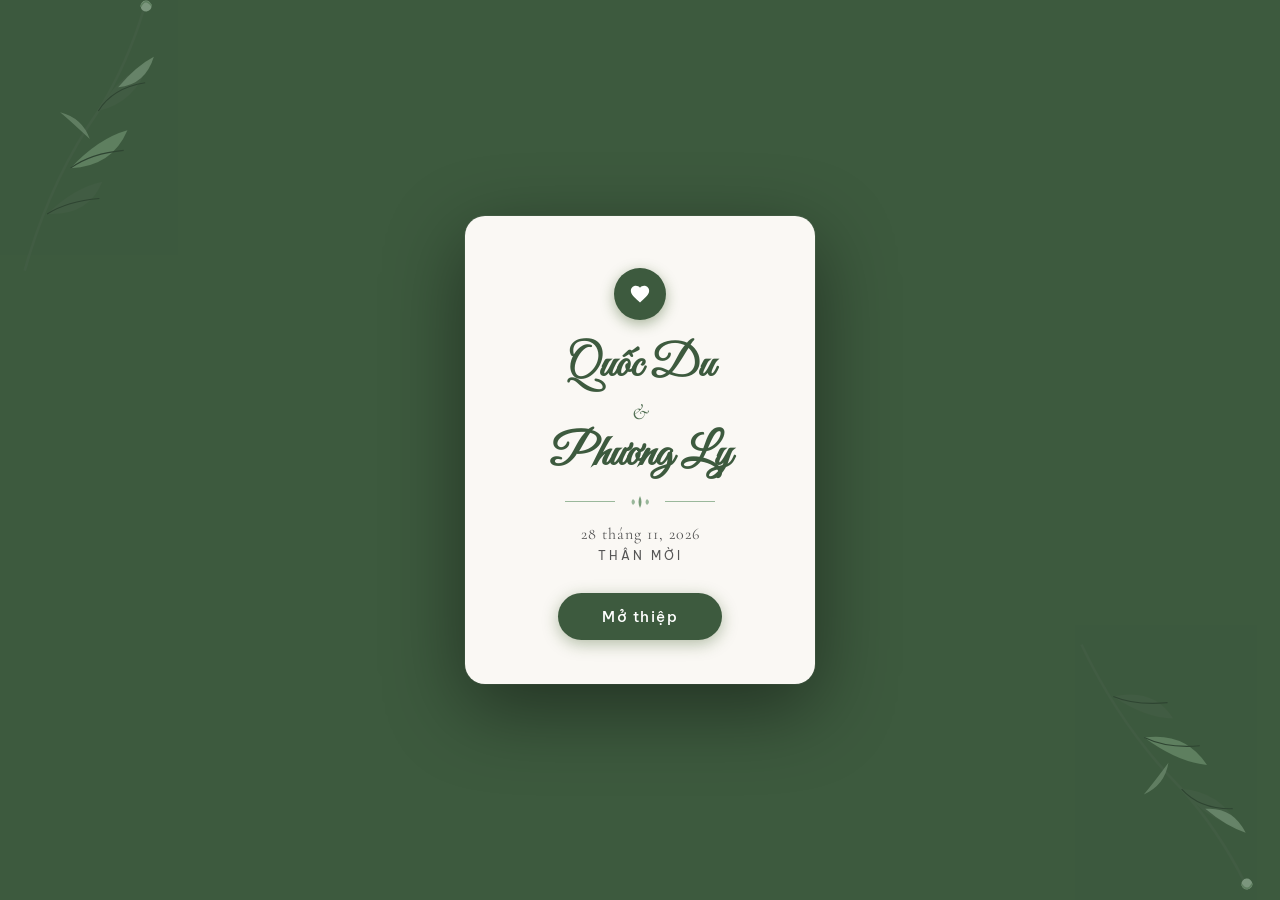
==== index.html @ e38a4d0e "🎊 Thiệp cưới Quốc Du & Phương Ly - 28/11/2026" ====
<!DOCTYPE html>
<html lang="vi">
<head>
  <meta charset="UTF-8"/>
  <meta name="viewport" content="width=device-width, initial-scale=1.0"/>
  <title>Thiệp Cưới – Quốc Du &amp; Phương Ly</title>
  <link rel="stylesheet" href="style.css"/>
  <link href="https://fonts.googleapis.com/css2?family=Great+Vibes&family=Cormorant+Garamond:ital,wght@0,300;0,400;0,600;1,300;1,400;1,600&family=EB+Garamond:ital,wght@0,400;0,500;1,400&family=Be+Vietnam+Pro:wght@300;400;500;600&display=swap" rel="stylesheet"/>
</head>
<body>

<!-- ░░ CANVAS HOA RƠI ░░ -->
<canvas id="petal-canvas"></canvas>

<!-- ░░ AUDIO ░░ -->
<audio id="bg-music" src="theme_song.mp3" loop preload="auto"></audio>

<!-- ══════════════════════════════════════════
     COVER – Màn hình bìa
══════════════════════════════════════════ -->
<div id="cover" class="cover-screen">
  <!-- Hoa lá trang trí bìa -->
  <div class="cover-botanical cover-botanical--tl">
    <svg viewBox="0 0 220 280" fill="none" xmlns="http://www.w3.org/2000/svg">
      <g opacity="0.55">
        <!-- Cành lá lớn -->
        <path d="M30 260 Q60 180 110 120 Q140 80 160 30" stroke="#465f47" stroke-width="2.5" fill="none"/>
        <!-- Lá 1 -->
        <path d="M110 120 Q130 90 160 80 Q145 115 110 120Z" fill="#465f47"/>
        <path d="M110 120 Q125 100 155 98" stroke="#243528" stroke-width="1" fill="none"/>
        <!-- Lá 2 -->
        <path d="M80 170 Q108 145 135 140 Q118 172 80 170Z" fill="#7a9e7b"/>
        <path d="M80 170 Q100 158 130 158" stroke="#243528" stroke-width="1" fill="none"/>
        <!-- Lá 3 -->
        <path d="M55 210 Q82 188 108 185 Q93 215 55 210Z" fill="#465f47"/>
        <path d="M55 210 Q74 200 104 200" stroke="#243528" stroke-width="1" fill="none"/>
        <!-- Lá nhỏ -->
        <path d="M130 100 Q148 82 165 75 Q155 100 130 100Z" fill="#9ab89b" opacity="0.8"/>
        <path d="M100 145 Q85 128 75 118 Q95 125 100 145Z" fill="#9ab89b" opacity="0.7"/>
        <!-- Nụ hoa -->
        <circle cx="162" cy="28" r="5" fill="#bdd4be" opacity="0.9"/>
        <path d="M157 28 Q162 20 167 28" stroke="#7a9e7b" stroke-width="1.5" fill="none"/>
      </g>
    </svg>
  </div>
  <div class="cover-botanical cover-botanical--br">
    <svg viewBox="0 0 220 280" fill="none" xmlns="http://www.w3.org/2000/svg">
      <g opacity="0.55" transform="scale(-1,1) translate(-220,0)">
        <path d="M30 260 Q60 180 110 120 Q140 80 160 30" stroke="#465f47" stroke-width="2.5" fill="none"/>
        <path d="M110 120 Q130 90 160 80 Q145 115 110 120Z" fill="#465f47"/>
        <path d="M110 120 Q125 100 155 98" stroke="#243528" stroke-width="1" fill="none"/>
        <path d="M80 170 Q108 145 135 140 Q118 172 80 170Z" fill="#7a9e7b"/>
        <path d="M80 170 Q100 158 130 158" stroke="#243528" stroke-width="1" fill="none"/>
        <path d="M55 210 Q82 188 108 185 Q93 215 55 210Z" fill="#465f47"/>
        <path d="M55 210 Q74 200 104 200" stroke="#243528" stroke-width="1" fill="none"/>
        <path d="M130 100 Q148 82 165 75 Q155 100 130 100Z" fill="#9ab89b" opacity="0.8"/>
        <path d="M100 145 Q85 128 75 118 Q95 125 100 145Z" fill="#9ab89b" opacity="0.7"/>
        <circle cx="162" cy="28" r="5" fill="#bdd4be" opacity="0.9"/>
        <path d="M157 28 Q162 20 167 28" stroke="#7a9e7b" stroke-width="1.5" fill="none"/>
      </g>
    </svg>
  </div>

  <div class="cover-card">
    <div class="cover-heart">
      <svg viewBox="0 0 24 24" fill="white" width="22" height="22"><path d="M12 21.35l-1.45-1.32C5.4 15.36 2 12.28 2 8.5 2 5.42 4.42 3 7.5 3c1.74 0 3.41.81 4.5 2.09C13.09 3.81 14.76 3 16.5 3 19.58 3 22 5.42 22 8.5c0 3.78-3.4 6.86-8.55 11.54L12 21.35z"/></svg>
    </div>
    <h1 class="cover-name">Quốc Du</h1>
    <p class="cover-amp">&amp;</p>
    <h1 class="cover-name">Phương Ly</h1>
    <div class="cover-divider">
      <span class="cover-divider-line"></span>
      <svg viewBox="0 0 30 16" width="30" height="16"><path d="M15 2 Q18 8 15 14 Q12 8 15 2Z" fill="#7a9e7b"/><path d="M8 5 Q12 8 8 11 Q5 8 8 5Z" fill="#9ab89b"/><path d="M22 5 Q26 8 22 11 Q19 8 22 5Z" fill="#9ab89b"/></svg>
      <span class="cover-divider-line"></span>
    </div>
    <p class="cover-date">28 tháng 11, 2026</p>
    <p class="cover-invite-label">Thân Mời</p>
    <button class="btn-open" onclick="openInvitation()">Mở thiệp</button>
  </div>
</div>

<!-- ══════════════════════════════════════════
     MAIN CONTENT
══════════════════════════════════════════ -->
<main id="main-content" class="hidden">

  <!-- ── SECTION 1: Giới thiệu cô dâu & chú rể ── -->
  <section class="section section--intro reveal">
    <div class="botanical-corner botanical-corner--tl">
      <svg viewBox="0 0 200 240" fill="none" xmlns="http://www.w3.org/2000/svg" width="200" height="240">
        <g opacity="0.6">
          <path d="M20 230 Q50 160 100 100 Q130 60 155 15" stroke="#3d5a3e" stroke-width="2" fill="none"/>
          <path d="M100 100 Q125 72 155 62 Q138 98 100 100Z" fill="#3d5a3e"/>
          <path d="M100 100 Q118 84 148 82" stroke="#243528" stroke-width="1" fill="none"/>
          <path d="M68 148 Q96 122 124 118 Q106 150 68 148Z" fill="#7a9e7b"/>
          <path d="M68 148 Q88 136 118 136" stroke="#243528" stroke-width="1" fill="none"/>
          <path d="M42 188 Q70 165 98 162 Q82 192 42 188Z" fill="#3d5a3e"/>
          <path d="M42 188 Q62 178 92 178" stroke="#243528" stroke-width="1" fill="none"/>
          <path d="M120 72 Q140 52 162 45 Q150 72 120 72Z" fill="#9ab89b" opacity="0.85"/>
          <circle cx="156" cy="13" r="4.5" fill="#bdd4be"/>
          <path d="M152 13 Q156 6 160 13" stroke="#7a9e7b" stroke-width="1.5" fill="none"/>
          <path d="M80 128 Q65 112 54 102 Q74 108 80 128Z" fill="#9ab89b" opacity="0.75"/>
        </g>
      </svg>
    </div>
    <div class="botanical-corner botanical-corner--br">
      <svg viewBox="0 0 200 240" fill="none" xmlns="http://www.w3.org/2000/svg" width="200" height="240">
        <g opacity="0.6" transform="scale(-1,-1) translate(-200,-240)">
          <path d="M20 230 Q50 160 100 100 Q130 60 155 15" stroke="#3d5a3e" stroke-width="2" fill="none"/>
          <path d="M100 100 Q125 72 155 62 Q138 98 100 100Z" fill="#3d5a3e"/>
          <path d="M68 148 Q96 122 124 118 Q106 150 68 148Z" fill="#7a9e7b"/>
          <path d="M42 188 Q70 165 98 162 Q82 192 42 188Z" fill="#3d5a3e"/>
          <path d="M120 72 Q140 52 162 45 Q150 72 120 72Z" fill="#9ab89b" opacity="0.85"/>
          <circle cx="156" cy="13" r="4.5" fill="#bdd4be"/>
        </g>
      </svg>
    </div>
    <p class="intro-headline">TRÂN TRỌNG KÍNH MỜI QUÝ KHÁCH<br/>ĐẾN THAM DỰ TIỆC CƯỚI</p>
    <div class="couple-photos">
      <div class="couple-photo-item couple-photo-item--groom">
        <div class="photo-frame photo-frame--tilt-right">
          <img src="assets/chu_re.JPG" alt="Chú rể Quốc Du"/>
        </div>
        <p class="couple-label">Quốc<br/>Du</p>
      </div>
      <div class="couple-photo-item couple-photo-item--bride">
        <p class="couple-label">Phương<br/>Ly</p>
        <div class="photo-frame photo-frame--tilt-left">
          <img src="assets/co_dau.jpeg" alt="Cô dâu Phương Ly"/>
        </div>
      </div>
    </div>
  </section>

  <!-- ── SECTION 2: Album ảnh ── -->
  <section class="section section--album reveal">
    <h2 class="section-title">ALBUM ẢNH</h2>
    <div class="album-grid" id="album-grid">
      <!-- Mỗi ảnh đều click được để mở lightbox -->
      <div class="album-item album-item--wide" onclick="openGallery(0)">
        <img src="assets/IMG_5993.JPG" alt=""/>
      </div>
      <div class="album-item" onclick="openGallery(1)">
        <img src="assets/co_dau.jpeg" alt=""/>
      </div>
      <div class="album-item album-item--wide" onclick="openGallery(2)">
        <img src="assets/IMG_6016.JPG" alt=""/>
      </div>
      <div class="album-item" onclick="openGallery(3)">
        <img src="assets/IMG_5974.JPG" alt=""/>
      </div>
      <div class="album-item" onclick="openGallery(4)">
        <img src="assets/IMG_5928.JPG" alt=""/>
      </div>
      <div class="album-item album-item--more" onclick="openGallery(5)">
        <img src="assets/IMG_5914.JPG" alt=""/>
        <div class="album-more-overlay"><span>+11</span></div>
      </div>
    </div>
  </section>

  <!-- ── SECTION 3: Thông tin lễ cưới (dark green) ── -->
  <section class="section section--info reveal">
    <!-- Hoa lá dark section -->
    <div class="botanical-dark botanical-dark--tl">
      <svg viewBox="0 0 180 220" fill="none" xmlns="http://www.w3.org/2000/svg" width="180" height="220">
        <g opacity="0.4">
          <path d="M18 210 Q45 145 90 90 Q118 52 142 12" stroke="#7a9e7b" stroke-width="2" fill="none"/>
          <path d="M90 90 Q112 65 140 56 Q124 90 90 90Z" fill="#7a9e7b"/>
          <path d="M62 135 Q88 112 114 108 Q97 138 62 135Z" fill="#465f47"/>
          <path d="M38 172 Q64 150 90 148 Q74 178 38 172Z" fill="#7a9e7b"/>
          <path d="M112 65 Q130 46 150 40 Q138 65 112 65Z" fill="#9ab89b" opacity="0.7"/>
          <circle cx="143" cy="10" r="4" fill="#bdd4be" opacity="0.8"/>
        </g>
      </svg>
    </div>
    <div class="botanical-dark botanical-dark--br">
      <svg viewBox="0 0 180 220" fill="none" xmlns="http://www.w3.org/2000/svg" width="180" height="220">
        <g opacity="0.4" transform="scale(-1,-1) translate(-180,-220)">
          <path d="M18 210 Q45 145 90 90 Q118 52 142 12" stroke="#7a9e7b" stroke-width="2" fill="none"/>
          <path d="M90 90 Q112 65 140 56 Q124 90 90 90Z" fill="#7a9e7b"/>
          <path d="M62 135 Q88 112 114 108 Q97 138 62 135Z" fill="#465f47"/>
          <path d="M38 172 Q64 150 90 148 Q74 178 38 172Z" fill="#7a9e7b"/>
          <path d="M112 65 Q130 46 150 40 Q138 65 112 65Z" fill="#9ab89b" opacity="0.7"/>
          <circle cx="143" cy="10" r="4" fill="#bdd4be" opacity="0.8"/>
        </g>
      </svg>
    </div>

    <p class="info-subtitle">TRÂN TRỌNG BÁO TIN</p>
    <p class="info-subtitle">LỄ THÀNH HÔN CỦA CON CHÚNG TÔI</p>

    <h2 class="info-groom-name">Quốc Du</h2>
    <p class="info-amp">&amp;</p>
    <h2 class="info-bride-name">Phương Ly</h2>

    <div class="info-ornament">
      <svg viewBox="0 0 200 20" width="200" height="20">
        <line x1="0" y1="10" x2="70" y2="10" stroke="rgba(255,255,255,0.35)" stroke-width="1"/>
        <path d="M85 10 Q100 2 115 10 Q100 18 85 10Z" fill="rgba(255,255,255,0.4)"/>
        <line x1="130" y1="10" x2="200" y2="10" stroke="rgba(255,255,255,0.35)" stroke-width="1"/>
      </svg>
    </div>

    <p class="info-section-label">THÔNG TIN TIỆC CƯỚI</p>
    <p class="info-will-be">TIỆC CƯỚI SẼ DIỄN RA VÀO LÚC:</p>

    <div class="info-time">17:00</div>
    <div class="info-date-row">
      <div class="info-date-col"><span class="info-day-label">THỨ BẢY</span></div>
      <div class="info-date-sep">|</div>
      <div class="info-date-col"><span class="info-day-number">28</span></div>
      <div class="info-date-sep">|</div>
      <div class="info-date-col"><span class="info-day-label">THÁNG 11</span></div>
    </div>
    <div class="info-year">2026</div>
    <p class="info-lunar">(Tức ngày 20 Tháng 10 Năm Bính Ngọ)</p>

    <div class="info-schedule">
      <div class="info-schedule-item">
        <span class="schedule-label">ĐÓN KHÁCH</span>
        <span class="schedule-time">16:30</span>
      </div>
      <div class="info-schedule-divider"></div>
      <div class="info-schedule-item">
        <span class="schedule-label">KHAI TIỆC</span>
        <span class="schedule-time">17:00</span>
      </div>
    </div>

    <!-- Countdown -->
    <div class="countdown-section">
      <p class="countdown-label">Cùng đếm ngược</p>
      <div class="countdown-boxes" id="countdown">
        <div class="cd-box"><span id="cd-days">--</span><small>ngày</small></div>
        <div class="cd-box"><span id="cd-hours">--</span><small>giờ</small></div>
        <div class="cd-box"><span id="cd-minutes">--</span><small>phút</small></div>
        <div class="cd-box"><span id="cd-seconds">--</span><small>giây</small></div>
      </div>
    </div>

    <!-- Lịch -->
    <div class="calendar-box">
      <div class="calendar-header">Tháng 11 / 2026</div>
      <div class="calendar-grid" id="calendar-grid"></div>
    </div>

    <a class="add-to-calendar" href="https://calendar.google.com/calendar/render?action=TEMPLATE&text=Đám+cưới+Quốc+Du+%26+Phương+Ly&dates=20261128T100000Z/20261128T140000Z&details=Tiệc+cưới&location=TP.HCM" target="_blank">Thêm vào lịch</a>

    <button class="btn-confirm" onclick="scrollToRSVP()">XÁC NHẬN THAM DỰ</button>
  </section>

  <!-- ── SECTION 4: Địa điểm + Bản đồ ── -->
  <section class="section section--venue reveal">
    <div class="botanical-corner botanical-corner--tl" style="opacity:0.45">
      <svg viewBox="0 0 160 200" width="160" height="200">
        <g fill="none">
          <path d="M15 190 Q40 130 80 80 Q105 48 125 10" stroke="#3d5a3e" stroke-width="2" fill="none"/>
          <path d="M80 80 Q100 58 125 50 Q110 80 80 80Z" fill="#3d5a3e"/>
          <path d="M55 120 Q78 98 102 94 Q87 122 55 120Z" fill="#7a9e7b"/>
          <path d="M32 158 Q55 138 78 135 Q64 162 32 158Z" fill="#3d5a3e"/>
          <path d="M100 58 Q116 40 132 35 Q122 58 100 58Z" fill="#9ab89b" opacity="0.8"/>
          <circle cx="126" cy="8" r="3.5" fill="#bdd4be"/>
        </g>
      </svg>
    </div>
    <h2 class="section-title">TIỆC CƯỚI SẼ TỔ CHỨC TẠI</h2>
    <p class="venue-subtitle">Nhà hàng Thiên Trang</p>
    <div class="venue-map-wrap">
      <iframe
        class="venue-map"
        loading="lazy"
        allowfullscreen
        referrerpolicy="no-referrer-when-downgrade"
        src="https://www.google.com/maps/embed?pb=!1m18!1m12!1m3!1d3719.3!2d107.3398!3d21.0167!2m3!1f0!2f0!3f0!3m2!1i1024!2i768!4f13.1!3m3!1m2!1s0x314b5c8b2e1c0001%3A0x1234567890abcdef!2zTmjDoCBoYW5nIFRoacOqbiBUcmFuZywgQ+G6qW0gUGjhuqU!5e0!3m2!1svi!2svn!4v1694600000000!5m2!1svi!2svn"
        title="Nhà hàng Thiên Trang, Cẩm Phả">
      </iframe>
    </div>
    <a class="btn-directions"
       href="https://www.google.com/maps/search/Nhà+hàng+Thiên+Trang+Cẩm+Phả+Quảng+Ninh"
       target="_blank" rel="noopener">
      <svg viewBox="0 0 24 24" width="16" height="16" fill="currentColor" style="vertical-align:middle;margin-right:6px"><path d="M21.71 11.29l-9-9a1 1 0 00-1.42 0l-9 9a1 1 0 000 1.42l9 9a1 1 0 001.42 0l9-9a1 1 0 000-1.42zM14 14.5V12h-4v3H8v-4a1 1 0 011-1h5V7.5l3.5 3.5-3.5 3.5z"/></svg>
      Chỉ đường
    </a>
  </section>

  <!-- ── SECTION 5: Chương trình hôn lễ ── -->
  <section class="section section--program reveal">
    <div class="botanical-corner botanical-corner--tl" style="opacity:0.38">
      <svg viewBox="0 0 160 200" width="160" height="200">
        <g fill="none">
          <path d="M15 190 Q40 130 80 80 Q105 48 125 10" stroke="#3d5a3e" stroke-width="2" fill="none"/>
          <path d="M80 80 Q100 58 125 50 Q110 80 80 80Z" fill="#3d5a3e"/>
          <path d="M55 120 Q78 98 102 94 Q87 122 55 120Z" fill="#7a9e7b"/>
          <path d="M32 158 Q55 138 78 135 Q64 162 32 158Z" fill="#3d5a3e"/>
          <circle cx="126" cy="8" r="3.5" fill="#bdd4be"/>
        </g>
      </svg>
    </div>
    <div class="botanical-corner botanical-corner--br" style="opacity:0.38">
      <svg viewBox="0 0 160 200" width="160" height="200">
        <g fill="none" transform="scale(-1,-1) translate(-160,-200)">
          <path d="M15 190 Q40 130 80 80 Q105 48 125 10" stroke="#3d5a3e" stroke-width="2" fill="none"/>
          <path d="M80 80 Q100 58 125 50 Q110 80 80 80Z" fill="#3d5a3e"/>
          <path d="M55 120 Q78 98 102 94 Q87 122 55 120Z" fill="#7a9e7b"/>
          <path d="M32 158 Q55 138 78 135 Q64 162 32 158Z" fill="#3d5a3e"/>
          <circle cx="126" cy="8" r="3.5" fill="#bdd4be"/>
        </g>
      </svg>
    </div>
    <h2 class="section-title">CHƯƠNG TRÌNH HÔN LỄ</h2>
    <div class="program-timeline">
      <div class="timeline-item">
        <span class="tl-time">16:30</span>
        <div class="tl-dot"></div>
        <span class="tl-event">Đón khách</span>
      </div>
      <div class="timeline-item">
        <span class="tl-time">17:00</span>
        <div class="tl-dot"></div>
        <span class="tl-event">Khai tiệc</span>
      </div>
      <div class="timeline-item">
        <span class="tl-time">17:30</span>
        <div class="tl-dot"></div>
        <span class="tl-event">Rót rượu, nâng cốc</span>
      </div>
      <div class="timeline-item">
        <span class="tl-time">18:00</span>
        <div class="tl-dot"></div>
        <span class="tl-event">Phục vụ món chính</span>
      </div>
      <div class="timeline-item">
        <span class="tl-time">19:00</span>
        <div class="tl-dot"></div>
        <span class="tl-event">After Party &amp; Chụp ảnh lưu niệm</span>
      </div>
    </div>
  </section>

  <!-- ── SECTION 6: Sổ lưu bút ── -->
  <section class="section section--guestbook reveal" id="guestbook">
    <div class="botanical-corner botanical-corner--tl" style="opacity:0.45">
      <svg viewBox="0 0 160 200" width="160" height="200">
        <g fill="none">
          <path d="M15 190 Q40 130 80 80 Q105 48 125 10" stroke="#3d5a3e" stroke-width="2" fill="none"/>
          <path d="M80 80 Q100 58 125 50 Q110 80 80 80Z" fill="#3d5a3e"/>
          <path d="M55 120 Q78 98 102 94 Q87 122 55 120Z" fill="#7a9e7b"/>
          <path d="M32 158 Q55 138 78 135 Q64 162 32 158Z" fill="#3d5a3e"/>
          <circle cx="126" cy="8" r="3.5" fill="#bdd4be"/>
        </g>
      </svg>
    </div>
    <div class="botanical-corner botanical-corner--br" style="opacity:0.45">
      <svg viewBox="0 0 160 200" width="160" height="200">
        <g fill="none" transform="scale(-1,-1) translate(-160,-200)">
          <path d="M15 190 Q40 130 80 80 Q105 48 125 10" stroke="#3d5a3e" stroke-width="2" fill="none"/>
          <path d="M80 80 Q100 58 125 50 Q110 80 80 80Z" fill="#3d5a3e"/>
          <path d="M55 120 Q78 98 102 94 Q87 122 55 120Z" fill="#7a9e7b"/>
          <path d="M32 158 Q55 138 78 135 Q64 162 32 158Z" fill="#3d5a3e"/>
          <circle cx="126" cy="8" r="3.5" fill="#bdd4be"/>
        </g>
      </svg>
    </div>
    <h2 class="section-title">SỔ LƯU BÚT</h2>
    <form class="guestbook-form" onsubmit="submitWish(event)">
      <input class="gb-input" type="text" id="gb-name" placeholder="Nhập tên*" required/>
      <textarea class="gb-textarea" id="gb-message" placeholder="Nhập lời chúc*" required></textarea>
      <div class="gb-form-footer">
        <span class="gb-pen-icon">✏️</span>
        <button type="submit" class="btn-submit">GỬI LỜI CHÚC</button>
      </div>
    </form>
    <div class="gb-wishes-list" id="wishes-list">
      <p class="gb-empty">Chưa có lời chúc nào. Hãy là người đầu tiên!</p>
    </div>
  </section>

  <!-- ── SECTION 7: Hộp quà mừng ── -->
  <section class="section section--gift reveal">
    <!-- Lá trang trí góc trên trái và phải — đúng như template -->
    <div class="gift-leaf gift-leaf--tl">
      <svg viewBox="0 0 200 220" fill="none" width="200" height="220">
        <g opacity="0.75">
          <path d="M10 215 Q35 155 75 105 Q100 70 125 25" stroke="#3d5a3e" stroke-width="2.5" fill="none"/>
          <path d="M75 105 Q98 78 126 68 Q108 104 75 105Z" fill="#3d5a3e"/>
          <path d="M75 105 Q92 88 122 86" stroke="#243528" stroke-width="1.2" fill="none"/>
          <path d="M50 148 Q74 124 100 120 Q84 150 50 148Z" fill="#465f47"/>
          <path d="M50 148 Q68 136 96 134" stroke="#243528" stroke-width="1.2" fill="none"/>
          <path d="M28 183 Q52 162 78 158 Q63 186 28 183Z" fill="#3d5a3e"/>
          <path d="M28 183 Q46 173 74 171" stroke="#243528" stroke-width="1.2" fill="none"/>
          <path d="M96 82 Q116 62 134 55 Q122 80 96 82Z" fill="#7a9e7b" opacity="0.85"/>
          <path d="M60 130 Q45 114 36 104 Q54 110 60 130Z" fill="#7a9e7b" opacity="0.75"/>
          <circle cx="127" cy="23" r="5" fill="#9ab89b" opacity="0.9"/>
          <path d="M122 23 Q127 15 132 23" stroke="#465f47" stroke-width="1.5" fill="none"/>
        </g>
      </svg>
    </div>
    <div class="gift-leaf gift-leaf--tr">
      <svg viewBox="0 0 200 220" fill="none" width="200" height="220">
        <g opacity="0.75" transform="scale(-1,1) translate(-200,0)">
          <path d="M10 215 Q35 155 75 105 Q100 70 125 25" stroke="#3d5a3e" stroke-width="2.5" fill="none"/>
          <path d="M75 105 Q98 78 126 68 Q108 104 75 105Z" fill="#3d5a3e"/>
          <path d="M75 105 Q92 88 122 86" stroke="#243528" stroke-width="1.2" fill="none"/>
          <path d="M50 148 Q74 124 100 120 Q84 150 50 148Z" fill="#465f47"/>
          <path d="M50 148 Q68 136 96 134" stroke="#243528" stroke-width="1.2" fill="none"/>
          <path d="M28 183 Q52 162 78 158 Q63 186 28 183Z" fill="#3d5a3e"/>
          <path d="M96 82 Q116 62 134 55 Q122 80 96 82Z" fill="#7a9e7b" opacity="0.85"/>
          <path d="M60 130 Q45 114 36 104 Q54 110 60 130Z" fill="#7a9e7b" opacity="0.75"/>
          <circle cx="127" cy="23" r="5" fill="#9ab89b" opacity="0.9"/>
        </g>
      </svg>
    </div>

    <h2 class="section-title">HỘP QUÀ MỪNG</h2>
    <div class="gift-cards">
      <!-- Chú rể -->
      <div class="gift-card">
        <p class="gift-person-label">Chú Rể - Trần Quốc Du</p>
        <div class="qr-frame">
          <img src="assets/qr-chu-re.png" alt="QR Chú Rể" class="qr-img"/>
        </div>
        <p class="gift-bank">VietinBank</p>
        <p class="gift-account">189868968543</p>
        <p class="gift-holder">Trần Quốc Du</p>
        <button class="btn-save-qr" onclick="saveQR('assets/qr-chu-re.png','qr-chu-re')">⬇ Lưu QR</button>
      </div>
      <!-- Cô dâu -->
      <div class="gift-card">
        <p class="gift-person-label">Cô Dâu - Trần Ngọc Phương Ly</p>
        <div class="qr-frame">
          <img src="assets/qr-co-dau.png" alt="QR Cô Dâu" class="qr-img"/>
        </div>
        <p class="gift-bank">VPBank</p>
        <p class="gift-account">7589981908</p>
        <p class="gift-holder">Trần Ngọc Phương Ly</p>
        <button class="btn-save-qr" onclick="saveQR('assets/qr-co-dau.png','qr-co-dau')">⬇ Lưu QR</button>
      </div>
    </div>

    <!-- Câu chúc cuối section -->
    <p class="gift-closing">Sự hiện diện của quý khách là niềm vinh hạnh<br/>gia đình chúng tôi!</p>
    <p class="gift-website">© chungdoi.com</p>
  </section>

  <!-- ── FOOTER ── -->
  <footer class="footer">
    <div class="footer-botanical footer-botanical--l">
      <svg viewBox="0 0 140 300" fill="none" width="140" height="300">
        <g opacity="0.45">
          <path d="M70 290 Q80 220 110 155 Q130 110 140 60" stroke="#7a9e7b" stroke-width="2" fill="none"/>
          <path d="M110 155 Q132 130 140 112 Q122 148 110 155Z" fill="#7a9e7b"/>
          <path d="M95 195 Q118 172 135 168 Q118 198 95 195Z" fill="#465f47"/>
          <path d="M78 232 Q100 210 118 208 Q102 236 78 232Z" fill="#7a9e7b"/>
          <path d="M122 128 Q138 108 145 95 Q132 126 122 128Z" fill="#9ab89b" opacity="0.7"/>
        </g>
      </svg>
    </div>
    <div class="footer-botanical footer-botanical--r">
      <svg viewBox="0 0 140 300" fill="none" width="140" height="300">
        <g opacity="0.45" transform="scale(-1,1) translate(-140,0)">
          <path d="M70 290 Q80 220 110 155 Q130 110 140 60" stroke="#7a9e7b" stroke-width="2" fill="none"/>
          <path d="M110 155 Q132 130 140 112 Q122 148 110 155Z" fill="#7a9e7b"/>
          <path d="M95 195 Q118 172 135 168 Q118 198 95 195Z" fill="#465f47"/>
          <path d="M78 232 Q100 210 118 208 Q102 236 78 232Z" fill="#7a9e7b"/>
          <path d="M122 128 Q138 108 145 95 Q132 126 122 128Z" fill="#9ab89b" opacity="0.7"/>
        </g>
      </svg>
    </div>
    <p class="footer-names">Quốc Du &amp; Phương Ly</p>
    <p class="footer-date">28 · 11 · 2026</p>
    <p class="footer-msg">Cảm ơn bạn đã ghé thăm thiệp cưới của chúng tôi ❤️</p>
  </footer>

</main><!-- /main-content -->

<!-- ░░ LIGHTBOX GALLERY ░░ -->
<div id="gallery-overlay" class="gallery-overlay hidden">
  <button class="gallery-close" onclick="closeGallery()">✕</button>
  <button class="gallery-prev" onclick="prevPhoto()">&#8249;</button>
  <img id="gallery-img" src="" alt="" class="gallery-img"/>
  <button class="gallery-next" onclick="nextPhoto()">&#8250;</button>
  <p class="gallery-counter" id="gallery-counter"></p>
</div>

<!-- ░░ NÚT NHẠC ░░ -->
<div class="music-btn" id="music-btn" onclick="toggleMusic()" title="Nhạc nền">
  <div class="music-bars" id="music-bars">
    <span></span><span></span><span></span><span></span>
  </div>
</div>

<script src="script.js"></script>
</body>
</html>
---- style.css ----
/* ══════════════════════════════════════════════════════════
   WEDDING INVITATION — Quốc Du & Phương Ly
   Palette: Forest Green #2D5016 / #4A7C2F / #6EA050
   Font: Great Vibes (cursive names) + Cormorant Garamond (body serif)
   ══════════════════════════════════════════════════════════ */

/* ── Reset ── */
*, *::before, *::after { box-sizing: border-box; margin: 0; padding: 0; }

/* ── Design Tokens ── */
:root {
  --g-900:  #243528;   /* darkest — footer, cover bg */
  --g-800:  #3d5a3e;   /* dark — info section bg, buttons ← màu CHÍNH từ template */
  --g-700:  #465f47;   /* mid-dark */
  --g-600:  #506e52;   /* primary green */
  --g-500:  #5a7a5b;   /* mid */
  --g-400:  #7a9e7b;   /* lighter */
  --g-300:  #9ab89b;   /* leaf light */
  --g-200:  #bdd4be;   /* pale leaf */
  --g-100:  #deeede;   /* very pale */

  --ivory:      #f5f1eb;
  --ivory-card: #faf8f4;
  --ivory-dark: #ece8e0;
  --white:      #ffffff;
  --text:       #2a2a2a;
  --text-mid:   #555;
  --gold:       #c9a96e;

  /* Fonts */
  --f-script:  'Great Vibes', cursive;
  --f-serif:   'Cormorant Garamond', 'EB Garamond', Georgia, serif;
  --f-body:    'Be Vietnam Pro', sans-serif;

  --max-w: 480px;
  --radius: 18px;
}

html { scroll-behavior: smooth; }

body {
  font-family: var(--f-body);
  background: #111;
  color: var(--text);
  overflow-x: hidden;
}

img { max-width: 100%; display: block; }
.hidden { display: none !important; }

/* ── Petal Canvas (fixed, below everything) ── */
#petal-canvas {
  position: fixed;
  inset: 0;
  width: 100%;
  height: 100%;
  pointer-events: none;
  z-index: 999;
}

/* ══════════════════════════════════════════
   COVER SCREEN
══════════════════════════════════════════ */
.cover-screen {
  position: fixed; inset: 0; z-index: 1000;
  background: var(--g-800);
  display: flex; align-items: center; justify-content: center;
  overflow: hidden;
  transition: opacity .9s cubic-bezier(.4,0,.2,1),
              transform .9s cubic-bezier(.4,0,.2,1);
}
.cover-screen.fade-out {
  opacity: 0;
  transform: scale(1.06);
  pointer-events: none;
}

/* Botanical decorations on cover */
.cover-botanical {
  position: absolute;
  width: 240px; height: 300px;
  pointer-events: none;
}
.cover-botanical--tl { top: -20px; left: -20px; transform: rotate(-5deg); }
.cover-botanical--br { bottom: -20px; right: -20px; transform: rotate(175deg); }

/* The white card */
.cover-card {
  background: var(--ivory-card);
  border-radius: 20px;
  padding: 52px 44px 44px;
  width: 88%; max-width: 350px;
  text-align: center;
  position: relative;
  box-shadow: 0 24px 80px rgba(0,0,0,.45), 0 0 0 1px rgba(255,255,255,.06);
  animation: cardFloat 6s ease-in-out infinite;
}
@keyframes cardFloat {
  0%,100% { transform: translateY(0); }
  50%      { transform: translateY(-6px); }
}

.cover-heart {
  width: 52px; height: 52px;
  background: var(--g-800);
  border-radius: 50%;
  display: flex; align-items: center; justify-content: center;
  margin: 0 auto 22px;
  box-shadow: 0 4px 14px rgba(45,80,22,.4);
}

.cover-name {
  font-family: var(--f-script);
  font-size: 2.8rem;
  color: var(--g-800);
  line-height: 1.1;
  /* gentle entrance animation stagger */
}
.cover-name:nth-child(3) { animation-delay: .15s; }

.cover-amp {
  font-family: var(--f-serif);
  font-size: 1.4rem;
  font-style: italic;
  color: var(--g-600);
  margin: 6px 0;
}

.cover-divider {
  display: flex; align-items: center; justify-content: center; gap: 10px;
  margin: 14px 0;
}
.cover-divider-line {
  display: block; width: 50px; height: 1px;
  background: var(--g-300);
}

.cover-date {
  font-family: var(--f-serif);
  font-size: 1rem;
  color: var(--text-mid);
  letter-spacing: 1px;
  margin-bottom: 4px;
}

.cover-invite-label {
  font-size: .78rem;
  color: var(--text-mid);
  letter-spacing: 3px;
  text-transform: uppercase;
  margin-bottom: 30px;
}

.btn-open {
  background: var(--g-800);
  color: var(--white);
  border: none;
  padding: 14px 44px;
  border-radius: 50px;
  font-family: var(--f-body);
  font-size: .95rem;
  font-weight: 500;
  cursor: pointer;
  letter-spacing: 1.5px;
  box-shadow: 0 4px 16px rgba(45,80,22,.35);
  transition: background .25s, transform .15s, box-shadow .25s;
}
.btn-open:hover {
  background: var(--g-600);
  transform: scale(1.04);
  box-shadow: 0 6px 22px rgba(45,80,22,.45);
}
.btn-open:active { transform: scale(.98); }

/* ══════════════════════════════════════════
   MAIN WRAPPER
══════════════════════════════════════════ */
#main-content {
  max-width: var(--max-w);
  margin: 0 auto;
  background: var(--ivory);
}

/* ── Shared section ── */
.section { position: relative; overflow: hidden; }

/* ── Section title ── */
.section-title {
  font-family: var(--f-body);
  font-size: .8rem;
  font-weight: 600;
  letter-spacing: 5px;
  text-align: center;
  color: var(--text);
  margin-bottom: 28px;
  position: relative; z-index: 1;
}

/* ── Botanical corners (light sections) ── */
.botanical-corner {
  position: absolute;
  pointer-events: none;
  z-index: 0;
}
.botanical-corner--tl { top: -10px; left: -10px; }
.botanical-corner--br { bottom: -10px; right: -10px; transform: rotate(180deg); }

/* ── Botanical dark sections ── */
.botanical-dark {
  position: absolute;
  pointer-events: none;
  z-index: 0;
}
.botanical-dark--tl { top: -10px; left: -10px; }
.botanical-dark--br { bottom: -10px; right: -10px; }

/* ── Scroll reveal ── */
.reveal {
  opacity: 0;
  transform: translateY(40px);
  transition: opacity .75s cubic-bezier(.4,0,.2,1),
              transform .75s cubic-bezier(.4,0,.2,1);
}
.reveal.visible {
  opacity: 1;
  transform: translateY(0);
}

/* ══════════════════════════════════════════
   SECTION 1 — INTRO
══════════════════════════════════════════ */
.section--intro {
  background: var(--ivory);
  padding: 70px 30px 60px;
  min-height: 100svh;
}

.intro-headline {
  font-family: var(--f-body);
  font-size: .72rem;
  font-weight: 600;
  letter-spacing: 2.5px;
  text-transform: uppercase;
  text-align: center;
  color: var(--text);
  line-height: 2;
  margin-bottom: 52px;
  position: relative; z-index: 1;
}

.couple-photos {
  display: flex; flex-direction: column;
  gap: 36px;
  position: relative; z-index: 1;
}

.couple-photo-item {
  display: flex; align-items: center; gap: 20px;
}
.couple-photo-item--groom { justify-content: flex-start; }
.couple-photo-item--bride  { justify-content: flex-end; }

.couple-label {
  font-family: var(--f-script);
  font-size: 2rem;
  color: var(--g-800);
  line-height: 1.2;
  text-align: center;
  min-width: 80px;
}

.photo-frame {
  width: 195px; height: 235px;
  border-radius: 6px;
  overflow: hidden;
  box-shadow: 8px 8px 24px rgba(0,0,0,.18);
  border: 7px solid var(--white);
  flex-shrink: 0;
  transition: transform .3s ease, box-shadow .3s ease;
}
.photo-frame:hover {
  box-shadow: 12px 12px 32px rgba(0,0,0,.24);
}
.photo-frame--tilt-right { transform: rotate(2.5deg); }
.photo-frame--tilt-right:hover { transform: rotate(1deg) scale(1.02); }
.photo-frame--tilt-left  { transform: rotate(-2.5deg); }
.photo-frame--tilt-left:hover  { transform: rotate(-1deg) scale(1.02); }

.photo-frame img {
  width: 100%; height: 100%;
  object-fit: cover; object-position: top center;
}

/* ══════════════════════════════════════════
   SECTION 2 — ALBUM ẢNH
══════════════════════════════════════════ */
.section--album {
  background: var(--white);
  padding: 52px 18px 52px;
}

.album-grid {
  display: grid;
  grid-template-columns: 1fr 1fr;
  gap: 6px;
}

.album-item {
  overflow: hidden;
  border-radius: 5px;
  aspect-ratio: 3/4;
  cursor: pointer;
  position: relative;
}
.album-item img {
  width: 100%; height: 100%;
  object-fit: cover;
  transition: transform .4s cubic-bezier(.4,0,.2,1);
}
.album-item:hover img { transform: scale(1.06); }

/* overlay shimmer on hover */
.album-item::after {
  content: '';
  position: absolute; inset: 0;
  background: linear-gradient(135deg, rgba(255,255,255,.08) 0%, transparent 60%);
  opacity: 0; pointer-events: none;
  transition: opacity .3s;
}
.album-item:hover::after { opacity: 1; }

.album-item--wide { aspect-ratio: 4/3; }

.album-item--more { position: relative; }
.album-more-overlay {
  position: absolute; inset: 0;
  background: rgba(45,80,22,.72);
  display: flex; align-items: center; justify-content: center;
  transition: background .3s;
}
.album-item--more:hover .album-more-overlay { background: rgba(45,80,22,.6); }
.album-more-overlay span {
  color: var(--white);
  font-size: 1.8rem;
  font-weight: 700;
  letter-spacing: 1px;
}

/* ══════════════════════════════════════════
   SECTION 3 — THÔNG TIN LỄ CƯỚI (dark)
══════════════════════════════════════════ */
.section--info {
  background: var(--g-800);
  color: var(--white);
  padding: 64px 28px 64px;
  text-align: center;
}

.info-subtitle {
  font-size: .68rem;
  font-weight: 600;
  letter-spacing: 3px;
  color: rgba(255,255,255,.65);
  text-transform: uppercase;
  line-height: 2.2;
  position: relative; z-index: 1;
}

.info-groom-name,
.info-bride-name {
  font-family: var(--f-script);
  font-size: 4rem;
  color: var(--white);
  line-height: 1;
  position: relative; z-index: 1;
}
.info-groom-name { margin-top: 30px; }
.info-bride-name { margin-bottom: 20px; }

.info-amp {
  font-family: var(--f-serif);
  font-size: 1.8rem;
  font-style: italic;
  color: rgba(255,255,255,.65);
  margin: 8px 0;
  position: relative; z-index: 1;
}

.info-ornament {
  margin: 16px auto;
  position: relative; z-index: 1;
}

.info-section-label {
  font-size: .72rem;
  letter-spacing: 4px;
  text-transform: uppercase;
  color: rgba(255,255,255,.75);
  margin-bottom: 8px;
  position: relative; z-index: 1;
}

.info-will-be {
  font-size: .68rem;
  letter-spacing: 2px;
  text-transform: uppercase;
  color: rgba(255,255,255,.55);
  margin-bottom: 18px;
  position: relative; z-index: 1;
}

.info-time {
  font-family: var(--f-serif);
  font-size: 3rem;
  font-weight: 300;
  color: var(--white);
  margin-bottom: 18px;
  letter-spacing: 4px;
  position: relative; z-index: 1;
}

.info-date-row {
  display: flex; align-items: center; justify-content: center; gap: 18px;
  position: relative; z-index: 1;
  margin-bottom: 8px;
}
.info-date-sep { color: rgba(255,255,255,.4); font-size: 1.4rem; }
.info-day-label {
  font-size: .68rem; letter-spacing: 2px; text-transform: uppercase;
  color: rgba(255,255,255,.75);
}
.info-day-number {
  font-family: var(--f-serif);
  font-size: 3.8rem; font-weight: 700;
  color: var(--white); line-height: 1;
}

.info-year {
  font-family: var(--f-serif);
  font-size: 1.8rem; font-weight: 300;
  color: var(--white);
  margin-top: 8px;
  letter-spacing: 6px;
  position: relative; z-index: 1;
}

.info-lunar {
  font-family: var(--f-serif);
  font-size: .78rem;
  font-style: italic;
  color: rgba(255,255,255,.55);
  margin: 12px 0 32px;
  position: relative; z-index: 1;
}

/* Schedule */
.info-schedule {
  display: flex; align-items: center; justify-content: center; gap: 0;
  margin-bottom: 44px;
  position: relative; z-index: 1;
}
.info-schedule-item {
  display: flex; flex-direction: column; align-items: center; gap: 10px;
  padding: 0 32px;
}
.info-schedule-divider {
  width: 1px; height: 48px;
  background: rgba(255,255,255,.3);
}
.schedule-label {
  font-size: .62rem; letter-spacing: 2.5px;
  text-transform: uppercase; color: rgba(255,255,255,.6);
}
.schedule-time {
  font-family: var(--f-serif);
  font-size: 2.2rem; font-weight: 400;
  color: var(--white);
}

/* Countdown boxes */
.countdown-section {
  margin-bottom: 36px;
  position: relative; z-index: 1;
}
.countdown-label {
  font-family: var(--f-script);
  font-size: 1.6rem;
  color: rgba(255,255,255,.85);
  margin-bottom: 16px;
}
.countdown-boxes {
  display: flex; gap: 10px; justify-content: center;
  flex-wrap: wrap;
}
.cd-box {
  background: rgba(255,255,255,.1);
  border: 1px solid rgba(255,255,255,.18);
  border-radius: 12px;
  padding: 12px 16px;
  min-width: 62px;
  text-align: center;
  backdrop-filter: blur(4px);
  transition: background .3s;
}
.cd-box:hover { background: rgba(255,255,255,.16); }
.cd-box span {
  display: block;
  font-family: var(--f-serif);
  font-size: 2rem; font-weight: 600;
  color: var(--white);
  line-height: 1.1;
  transition: transform .2s;
}
.cd-box span.tick { transform: scale(1.15); }
.cd-box small {
  display: block;
  font-size: .62rem; letter-spacing: 2px;
  text-transform: uppercase;
  color: rgba(255,255,255,.55);
  margin-top: 4px;
}

/* Calendar */
.calendar-box {
  background: rgba(255,255,255,.08);
  border: 1px solid rgba(255,255,255,.14);
  border-radius: 14px;
  padding: 18px 16px 22px;
  max-width: 320px; margin: 0 auto 28px;
  position: relative; z-index: 1;
  backdrop-filter: blur(6px);
}
.calendar-header {
  font-size: .82rem; font-weight: 600; letter-spacing: 2px;
  color: rgba(255,255,255,.88); margin-bottom: 16px; text-align: center;
}
.calendar-grid {
  display: grid; grid-template-columns: repeat(7,1fr);
  gap: 3px; text-align: center;
}
.cal-day-header {
  font-size: .6rem; font-weight: 700;
  color: rgba(255,255,255,.45); letter-spacing: 1px;
  padding: 4px 0;
}
.cal-day {
  font-size: .76rem;
  color: rgba(255,255,255,.75);
  padding: 7px 2px; border-radius: 50%;
  line-height: 1; cursor: default;
}
.cal-day.empty { color: transparent; }
.cal-day.wedding-day {
  background: var(--white);
  color: var(--g-800);
  font-weight: 800;
  border-radius: 50%;
  width: 30px; height: 30px;
  display: flex; align-items: center; justify-content: center;
  margin: 0 auto;
  font-size: .88rem;
  box-shadow: 0 0 0 3px rgba(255,255,255,.25);
  animation: heartbeat 1.5s ease-in-out infinite;
}
@keyframes heartbeat {
  0%,100% { transform: scale(1); }
  50%      { transform: scale(1.12); }
}

.add-to-calendar {
  display: inline-block;
  font-size: .78rem;
  color: rgba(255,255,255,.68);
  text-decoration: underline;
  margin-bottom: 30px;
  position: relative; z-index: 1;
  letter-spacing: 1px;
  cursor: pointer;
  transition: color .2s;
}
.add-to-calendar:hover { color: var(--white); }

.btn-confirm {
  display: block; margin: 0 auto;
  background: transparent;
  color: var(--white);
  border: 1.5px solid rgba(255,255,255,.7);
  padding: 14px 44px;
  border-radius: 50px;
  font-family: var(--f-body); font-size: .82rem;
  font-weight: 600; letter-spacing: 3.5px;
  cursor: pointer;
  transition: background .25s, color .25s, border-color .25s, transform .15s;
  position: relative; z-index: 1;
}
.btn-confirm:hover {
  background: var(--white);
  color: var(--g-800);
  border-color: var(--white);
  transform: scale(1.04);
}

/* ══════════════════════════════════════════
   SECTION 4 — ĐỊA ĐIỂM + BẢN ĐỒ
══════════════════════════════════════════ */
.section--venue {
  background: var(--ivory);
  padding: 60px 24px 56px;
  text-align: center;
}

.venue-subtitle {
  font-family: var(--f-serif);
  font-size: 1.15rem;
  font-style: italic;
  color: var(--g-700);
  margin-bottom: 22px;
  position: relative; z-index: 1;
}

.venue-map-wrap {
  border-radius: 14px;
  overflow: hidden;
  box-shadow: 0 6px 28px rgba(0,0,0,.12);
  margin-bottom: 20px;
  position: relative; z-index: 1;
  border: 3px solid var(--white);
}

.venue-map {
  width: 100%;
  height: 240px;
  border: none;
  display: block;
}

.btn-directions {
  display: inline-flex;
  align-items: center;
  gap: 6px;
  color: var(--g-700);
  font-size: .88rem;
  font-weight: 600;
  letter-spacing: 1px;
  text-decoration: none;
  border-bottom: 1.5px solid var(--g-400);
  padding-bottom: 2px;
  transition: color .2s, border-color .2s;
  position: relative; z-index: 1;
}
.btn-directions:hover { color: var(--g-800); border-color: var(--g-800); }

/* ══════════════════════════════════════════
   SECTION 5 — CHƯƠNG TRÌNH HÔN LỄ
══════════════════════════════════════════ */
.section--program {
  background: var(--g-800);
  color: var(--white);
  padding: 60px 28px 60px;
  position: relative;
}

.section--program .section-title {
  color: var(--white);
  letter-spacing: 4px;
}

.program-timeline {
  position: relative;
  max-width: 340px;
  margin: 0 auto;
  padding-left: 0;
}

/* Vertical line */
.program-timeline::before {
  content: '';
  position: absolute;
  left: 90px;
  top: 10px; bottom: 10px;
  width: 1px;
  background: rgba(255,255,255,.2);
}

.timeline-item {
  display: flex;
  align-items: center;
  gap: 0;
  padding: 14px 0;
  position: relative;
  animation: fadeUp .6s ease both;
}
.timeline-item:nth-child(1) { animation-delay: .1s; }
.timeline-item:nth-child(2) { animation-delay: .2s; }
.timeline-item:nth-child(3) { animation-delay: .3s; }
.timeline-item:nth-child(4) { animation-delay: .4s; }
.timeline-item:nth-child(5) { animation-delay: .5s; }

.tl-time {
  width: 75px;
  font-family: var(--f-serif);
  font-size: 1.1rem;
  color: rgba(255,255,255,.9);
  text-align: right;
  flex-shrink: 0;
  padding-right: 15px;
}

.tl-dot {
  width: 10px; height: 10px;
  border-radius: 50%;
  background: var(--white);
  border: 2px solid rgba(255,255,255,.5);
  flex-shrink: 0;
  position: relative; z-index: 1;
  box-shadow: 0 0 0 4px rgba(255,255,255,.08);
}

.tl-event {
  flex: 1;
  font-size: .9rem;
  color: rgba(255,255,255,.88);
  padding-left: 18px;
  line-height: 1.4;
}

@keyframes fadeUp {
  from { opacity: 0; transform: translateY(16px); }
  to   { opacity: 1; transform: translateY(0); }
}

/* ══════════════════════════════════════════
   SECTION 5 — SỔ LƯU BÚT
══════════════════════════════════════════ */
.section--guestbook {
  background: var(--ivory-dark);
  padding: 64px 22px 64px;
}
.guestbook-form {
  background: var(--white);
  border-radius: 18px; padding: 26px;
  box-shadow: 0 4px 18px rgba(0,0,0,.06);
  margin-bottom: 28px;
  position: relative; z-index: 1;
}
.gb-input, .gb-textarea {
  width: 100%;
  background: var(--ivory-dark);
  border: 1.5px solid transparent;
  border-radius: 12px;
  padding: 14px 18px;
  font-family: var(--f-body); font-size: .9rem;
  color: var(--text); margin-bottom: 12px;
  outline: none;
  transition: border-color .2s, background .2s;
  resize: none;
}
.gb-input:focus, .gb-textarea:focus {
  border-color: var(--g-400);
  background: var(--white);
}
.gb-textarea { min-height: 108px; }
.gb-form-footer {
  display: flex; align-items: center; justify-content: space-between;
}
.gb-pen-icon { font-size: 1.2rem; }
.btn-submit {
  background: var(--g-800); color: var(--white);
  border: none; padding: 12px 30px;
  border-radius: 50px; font-family: var(--f-body);
  font-size: .8rem; font-weight: 600;
  letter-spacing: 2px; cursor: pointer;
  transition: background .25s, transform .15s;
}
.btn-submit:hover { background: var(--g-600); transform: scale(1.04); }
.btn-submit:active { transform: scale(.97); }

.gb-wishes-list { position: relative; z-index: 1; }
.gb-empty {
  text-align: center; color: var(--text-mid);
  font-size: .88rem; font-style: italic; padding: 24px 0;
}
.wish-item {
  background: var(--white); border-radius: 14px;
  padding: 18px 22px; margin-bottom: 12px;
  box-shadow: 0 2px 12px rgba(0,0,0,.05);
  animation: slideIn .4s cubic-bezier(.4,0,.2,1);
}
@keyframes slideIn {
  from { opacity: 0; transform: translateY(12px); }
  to   { opacity: 1; transform: translateY(0); }
}
.wish-name { font-weight: 700; font-size: .92rem; color: var(--g-700); margin-bottom: 6px; }
.wish-text { font-size: .88rem; color: var(--text-mid); line-height: 1.65; }
.wish-time { font-size: .7rem; color: #bbb; margin-top: 7px; }

/* ══════════════════════════════════════════
   SECTION 7 — HỘP QUÀ MỪNG (redesign)
══════════════════════════════════════════ */
.section--gift {
  background: var(--ivory);
  padding: 56px 20px 48px;
  position: relative;
  overflow: hidden;
  text-align: center;
}

/* Lá góc trái và phải */
.gift-leaf {
  position: absolute;
  pointer-events: none;
  z-index: 0;
}
.gift-leaf--tl { top: -10px; left: -10px; }
.gift-leaf--tr { top: -10px; right: -10px; transform: scaleX(-1); }

.section--gift .section-title {
  position: relative; z-index: 1;
  margin-bottom: 24px;
}

.gift-cards {
  display: grid;
  grid-template-columns: 1fr 1fr;
  gap: 14px;
  position: relative; z-index: 1;
  margin-bottom: 32px;
}

.gift-card {
  background: var(--ivory-dark);
  border-radius: 16px;
  padding: 18px 12px 18px;
  text-align: center;
  box-shadow: 0 3px 14px rgba(0,0,0,.07);
  transition: transform .3s, box-shadow .3s;
}
.gift-card:hover {
  transform: translateY(-4px);
  box-shadow: 0 8px 24px rgba(0,0,0,.11);
}

.gift-person-label {
  font-size: .7rem;
  font-weight: 700;
  color: var(--g-800);
  margin-bottom: 14px;
  line-height: 1.5;
  letter-spacing: .3px;
}

/* QR frame — viền trắng bo tròn đúng template */
.qr-frame {
  background: var(--white);
  border-radius: 12px;
  padding: 10px;
  margin: 0 auto 12px;
  display: inline-block;
  box-shadow: 0 2px 10px rgba(0,0,0,.08);
}
.qr-img {
  width: 120px; height: 120px;
  display: block;
  border-radius: 4px;
}

.gift-bank {
  font-size: .68rem;
  font-weight: 700;
  color: var(--text-mid);
  letter-spacing: 1.5px;
  text-transform: uppercase;
  margin-bottom: 2px;
}
.gift-account {
  font-family: var(--f-serif);
  font-size: .98rem;
  font-weight: 600;
  color: var(--g-800);
  margin: 3px 0;
  letter-spacing: .5px;
}
.gift-holder {
  font-size: .7rem;
  color: var(--text-mid);
  margin-bottom: 12px;
  line-height: 1.4;
}
.btn-save-qr {
  background: var(--g-800); color: var(--white);
  border: none; padding: 7px 16px; border-radius: 20px;
  font-size: .7rem; font-weight: 500; cursor: pointer;
  letter-spacing: .5px;
  transition: background .2s, transform .15s;
}
.btn-save-qr:hover { background: var(--g-600); transform: scale(1.04); }

.gift-closing {
  font-family: var(--f-serif);
  font-size: .95rem;
  font-style: italic;
  color: var(--text-mid);
  line-height: 1.8;
  position: relative; z-index: 1;
  margin-bottom: 10px;
}
.gift-website {
  font-size: .72rem;
  color: #bbb;
  letter-spacing: 1px;
  position: relative; z-index: 1;
}

/* ══════════════════════════════════════════
   FOOTER
══════════════════════════════════════════ */
.footer {
  background: var(--g-800); color: var(--white);
  text-align: center; padding: 56px 24px 48px;
  position: relative; overflow: hidden;
}
.footer-botanical {
  position: absolute; pointer-events: none;
}
.footer-botanical--l { bottom: 0; left: -10px; }
.footer-botanical--r { bottom: 0; right: -10px; }

.footer-names {
  font-family: var(--f-script);
  font-size: 2.4rem; color: var(--white);
  position: relative; z-index: 1; margin-bottom: 10px;
}
.footer-date {
  font-size: .82rem; letter-spacing: 5px;
  color: rgba(255,255,255,.65);
  margin-bottom: 18px;
  position: relative; z-index: 1;
}
.footer-msg {
  font-size: .82rem; color: rgba(255,255,255,.55);
  line-height: 1.7; position: relative; z-index: 1;
}

/* ══════════════════════════════════════════
   LIGHTBOX GALLERY
══════════════════════════════════════════ */
.gallery-overlay {
  position: fixed; inset: 0; z-index: 2000;
  background: rgba(0,0,0,.93);
  display: flex; align-items: center;
  justify-content: center; flex-direction: column;
  animation: fadeIn .2s ease;
}
.gallery-overlay.hidden { display: none !important; }
@keyframes fadeIn { from { opacity: 0; } to { opacity: 1; } }

.gallery-img {
  max-width: 92vw; max-height: 80vh;
  object-fit: contain; border-radius: 8px;
  box-shadow: 0 12px 48px rgba(0,0,0,.5);
  animation: zoomIn .25s cubic-bezier(.4,0,.2,1);
}
@keyframes zoomIn {
  from { transform: scale(.92); opacity: 0; }
  to   { transform: scale(1);   opacity: 1; }
}
.gallery-close {
  position: absolute; top: 18px; right: 22px;
  background: none; border: none;
  color: var(--white); font-size: 2rem;
  cursor: pointer; line-height: 1;
  transition: transform .2s, opacity .2s;
}
.gallery-close:hover { transform: scale(1.2); opacity: .8; }
.gallery-prev, .gallery-next {
  position: absolute; top: 50%; transform: translateY(-50%);
  background: rgba(255,255,255,.12); border: none;
  color: var(--white); font-size: 3rem;
  padding: 8px 18px; cursor: pointer;
  border-radius: 8px;
  transition: background .2s, transform .15s;
}
.gallery-prev:hover, .gallery-next:hover {
  background: rgba(255,255,255,.25);
  transform: translateY(-50%) scale(1.08);
}
.gallery-prev { left: 10px; }
.gallery-next { right: 10px; }
.gallery-counter {
  color: rgba(255,255,255,.65); font-size: .85rem;
  margin-top: 14px; letter-spacing: 2px;
}

/* ══════════════════════════════════════════
   MUSIC BUTTON
══════════════════════════════════════════ */
.music-btn {
  position: fixed; bottom: 24px; right: 20px; z-index: 900;
  background: var(--g-800);
  width: 50px; height: 50px; border-radius: 50%;
  display: flex; align-items: center; justify-content: center;
  cursor: pointer;
  box-shadow: 0 4px 18px rgba(0,0,0,.4);
  transition: transform .2s, box-shadow .2s;
}
.music-btn:hover {
  transform: scale(1.12);
  box-shadow: 0 6px 24px rgba(0,0,0,.5);
}

.music-bars {
  display: flex; align-items: flex-end; gap: 3px; height: 20px;
}
.music-bars span {
  display: block; width: 4px;
  background: var(--white); border-radius: 2px;
  animation: bar .7s ease-in-out infinite alternate;
  transform-origin: bottom;
}
.music-bars span:nth-child(1) { height: 8px;  animation-delay: 0s; }
.music-bars span:nth-child(2) { height: 18px; animation-delay: .15s; }
.music-bars span:nth-child(3) { height: 12px; animation-delay: .3s; }
.music-bars span:nth-child(4) { height: 6px;  animation-delay: .45s; }

.music-bars.paused span { animation-play-state: paused; }
@keyframes bar {
  from { transform: scaleY(.3); }
  to   { transform: scaleY(1); }
}

/* ══════════════════════════════════════════
   RESPONSIVE
══════════════════════════════════════════ */
@media (max-width: 380px) {
  .photo-frame { width: 165px; height: 200px; }
  .cover-name, .info-groom-name, .info-bride-name { font-size: 2.4rem; }
  .gift-cards { grid-template-columns: 1fr; max-width: 250px; margin: 0 auto; }
  .info-schedule { gap: 0; }
  .info-schedule-item { padding: 0 20px; }
  .countdown-boxes { gap: 7px; }
  .cd-box { min-width: 55px; padding: 10px 10px; }
  .cd-box span { font-size: 1.7rem; }
}

@media (min-width: 481px) {
  #main-content { box-shadow: 0 0 80px rgba(0,0,0,.4); }
}
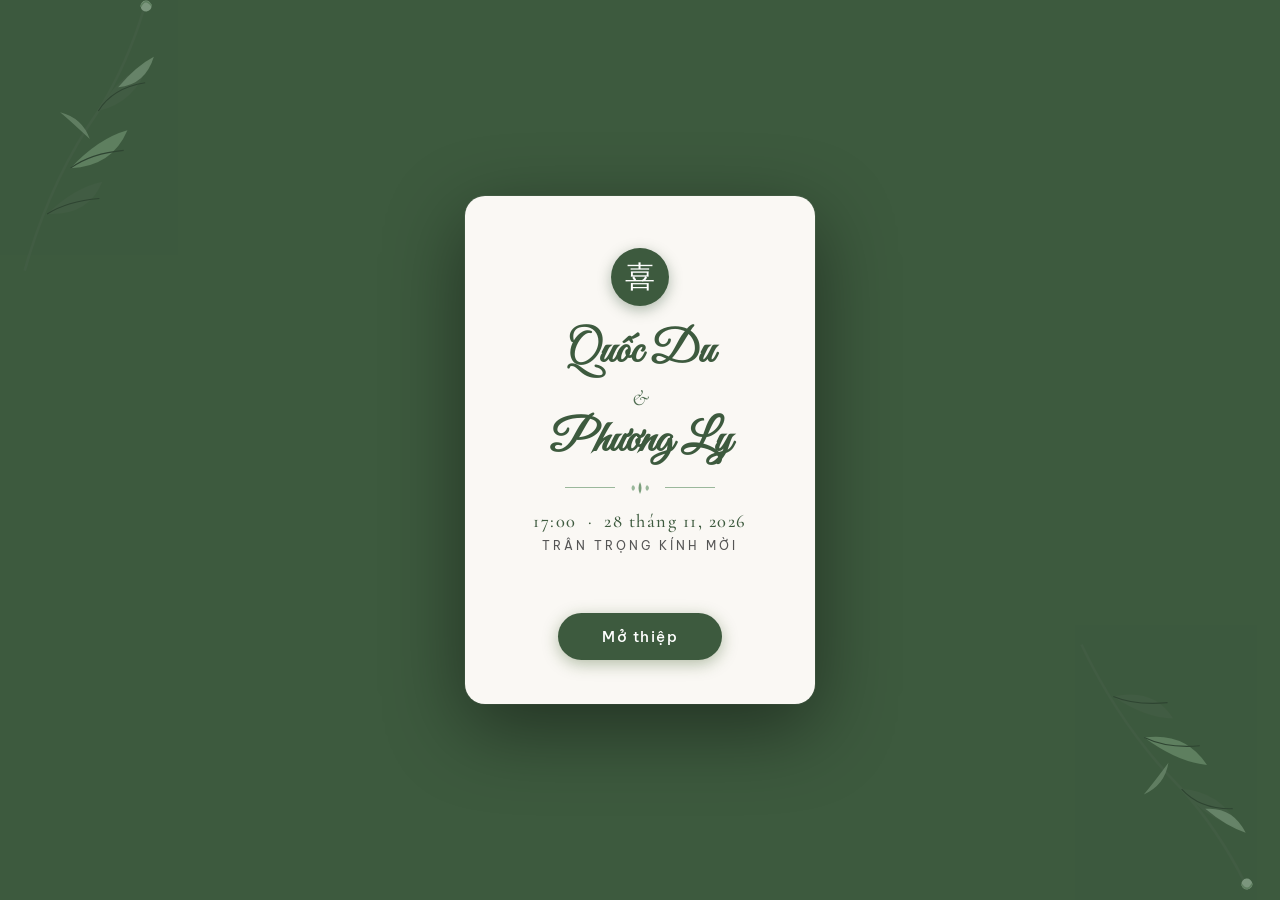
==== commit 9f7ebcd2: "✨ Chữ 喜, thêm 17:00, tên khách ?to=, trang tạo link mời" ====
--- a/index.html
+++ b/index.html
@@ -3,7 +3,31 @@
 <head>
   <meta charset="UTF-8"/>
   <meta name="viewport" content="width=device-width, initial-scale=1.0"/>
-  <title>Thiệp Cưới – Quốc Du &amp; Phương Ly</title>
+  <title>Thiệp Cưới – Quốc Du &amp; Phương Ly | 28.11.2026</title>
+  <meta name="description" content="Trân trọng kính mời quý khách đến tham dự tiệc cưới của Quốc Du &amp; Phương Ly – 28 tháng 11 năm 2026 tại Nhà hàng Thiên Trang, Cẩm Phả."/>
+
+  <!-- ── Favicon ── -->
+  <link rel="icon" type="image/png" sizes="32x32"  href="assets/favicon-32.png"/>
+  <link rel="icon" type="image/png" sizes="192x192" href="assets/favicon-192.png"/>
+  <link rel="apple-touch-icon"                      href="assets/apple-touch-icon.png"/>
+
+  <!-- ── Open Graph (Zalo, Facebook, iMessage…) ── -->
+  <meta property="og:type"        content="website"/>
+  <meta property="og:site_name"   content="Thiệp Cưới Online"/>
+  <meta property="og:title"       content="💒 Quốc Du &amp; Phương Ly – 28.11.2026"/>
+  <meta property="og:description" content="Trân trọng kính mời quý khách đến tham dự tiệc cưới tại Nhà hàng Thiên Trang, Cẩm Phả – Thứ Bảy, 28 tháng 11 năm 2026."/>
+  <meta property="og:image"       content="https://thiepcuoi-quocdu-phuongly.vercel.app/og-image.jpg"/>
+  <meta property="og:image:width"  content="1200"/>
+  <meta property="og:image:height" content="630"/>
+  <meta property="og:url"         content="https://thiepcuoi-quocdu-phuongly.vercel.app"/>
+  <meta property="og:locale"      content="vi_VN"/>
+
+  <!-- ── Twitter / Zalo fallback ── -->
+  <meta name="twitter:card"        content="summary_large_image"/>
+  <meta name="twitter:title"       content="💒 Quốc Du &amp; Phương Ly – 28.11.2026"/>
+  <meta name="twitter:description" content="Trân trọng kính mời quý khách đến tham dự tiệc cưới tại Nhà hàng Thiên Trang, Cẩm Phả."/>
+  <meta name="twitter:image"       content="https://thiepcuoi-quocdu-phuongly.vercel.app/og-image.jpg"/>
+
   <link rel="stylesheet" href="style.css"/>
   <link href="https://fonts.googleapis.com/css2?family=Great+Vibes&family=Cormorant+Garamond:ital,wght@0,300;0,400;0,600;1,300;1,400;1,600&family=EB+Garamond:ital,wght@0,400;0,500;1,400&family=Be+Vietnam+Pro:wght@300;400;500;600&display=swap" rel="stylesheet"/>
 </head>
@@ -62,9 +86,7 @@
   </div>
 
   <div class="cover-card">
-    <div class="cover-heart">
-      <svg viewBox="0 0 24 24" fill="white" width="22" height="22"><path d="M12 21.35l-1.45-1.32C5.4 15.36 2 12.28 2 8.5 2 5.42 4.42 3 7.5 3c1.74 0 3.41.81 4.5 2.09C13.09 3.81 14.76 3 16.5 3 19.58 3 22 5.42 22 8.5c0 3.78-3.4 6.86-8.55 11.54L12 21.35z"/></svg>
-    </div>
+    <div class="cover-hy">喜</div>
     <h1 class="cover-name">Quốc Du</h1>
     <p class="cover-amp">&amp;</p>
     <h1 class="cover-name">Phương Ly</h1>
@@ -73,8 +95,9 @@
       <svg viewBox="0 0 30 16" width="30" height="16"><path d="M15 2 Q18 8 15 14 Q12 8 15 2Z" fill="#7a9e7b"/><path d="M8 5 Q12 8 8 11 Q5 8 8 5Z" fill="#9ab89b"/><path d="M22 5 Q26 8 22 11 Q19 8 22 5Z" fill="#9ab89b"/></svg>
       <span class="cover-divider-line"></span>
     </div>
-    <p class="cover-date">28 tháng 11, 2026</p>
-    <p class="cover-invite-label">Thân Mời</p>
+    <p class="cover-datetime">17:00 &nbsp;·&nbsp; 28 tháng 11, 2026</p>
+    <p class="cover-invite-label">TRÂN TRỌNG KÍNH MỜI</p>
+    <p class="cover-guest-name" id="cover-guest-name"></p>
     <button class="btn-open" onclick="openInvitation()">Mở thiệp</button>
   </div>
 </div>
@@ -416,7 +439,7 @@
     <div class="gift-cards">
       <!-- Chú rể -->
       <div class="gift-card">
-        <p class="gift-person-label">Chú Rể - Trần Quốc Du</p>
+        <p class="gift-person-label">Chú Rể<br/>Trần Quốc Du</p>
         <div class="qr-frame">
           <img src="assets/qr-chu-re.png" alt="QR Chú Rể" class="qr-img"/>
         </div>
@@ -427,7 +450,7 @@
       </div>
       <!-- Cô dâu -->
       <div class="gift-card">
-        <p class="gift-person-label">Cô Dâu - Trần Ngọc Phương Ly</p>
+        <p class="gift-person-label">Cô Dâu<br/>Trần Ngọc Phương Ly</p>
         <div class="qr-frame">
           <img src="assets/qr-co-dau.png" alt="QR Cô Dâu" class="qr-img"/>
         </div>
@@ -440,7 +463,6 @@
 
     <!-- Câu chúc cuối section -->
     <p class="gift-closing">Sự hiện diện của quý khách là niềm vinh hạnh<br/>gia đình chúng tôi!</p>
-    <p class="gift-website">© chungdoi.com</p>
   </section>
 
   <!-- ── FOOTER ── -->
--- a/style.css
+++ b/style.css
@@ -100,13 +100,18 @@
   50%      { transform: translateY(-6px); }
 }
 
-.cover-heart {
-  width: 52px; height: 52px;
+.cover-hy {
+  width: 58px; height: 58px;
   background: var(--g-800);
   border-radius: 50%;
   display: flex; align-items: center; justify-content: center;
   margin: 0 auto 22px;
-  box-shadow: 0 4px 14px rgba(45,80,22,.4);
+  font-size: 1.9rem;
+  line-height: 1;
+  color: var(--white);
+  box-shadow: 0 4px 14px rgba(61,90,62,.4);
+  font-family: 'Noto Serif SC', 'Noto Serif CJK SC', 'SimSun', serif;
+  letter-spacing: 0;
 }
 
 .cover-name {
@@ -135,12 +140,13 @@
   background: var(--g-300);
 }
 
-.cover-date {
-  font-family: var(--f-serif);
-  font-size: 1rem;
-  color: var(--text-mid);
-  letter-spacing: 1px;
-  margin-bottom: 4px;
+.cover-datetime {
+  font-family: var(--f-serif);
+  font-size: 1.15rem;
+  font-weight: 500;
+  color: var(--g-800);
+  letter-spacing: 1.5px;
+  margin-bottom: 6px;
 }
 
 .cover-invite-label {
@@ -148,8 +154,18 @@
   color: var(--text-mid);
   letter-spacing: 3px;
   text-transform: uppercase;
-  margin-bottom: 30px;
-}
+  margin-bottom: 6px;
+}
+
+.cover-guest-name {
+  font-family: var(--f-script);
+  font-size: 1.55rem;
+  color: var(--g-800);
+  min-height: 2rem;
+  margin-bottom: 22px;
+  line-height: 1.3;
+}
+.cover-guest-name:empty { margin-bottom: 22px; }
 
 .btn-open {
   background: var(--g-800);
@@ -825,6 +841,7 @@
   gap: 14px;
   position: relative; z-index: 1;
   margin-bottom: 32px;
+  align-items: stretch;   /* 2 card cao bằng nhau */
 }
 
 .gift-card {
@@ -834,6 +851,9 @@
   text-align: center;
   box-shadow: 0 3px 14px rgba(0,0,0,.07);
   transition: transform .3s, box-shadow .3s;
+  display: flex;
+  flex-direction: column;
+  align-items: center;
 }
 .gift-card:hover {
   transform: translateY(-4px);
@@ -847,6 +867,10 @@
   margin-bottom: 14px;
   line-height: 1.5;
   letter-spacing: .3px;
+  /* Không cho wrap — dùng font nhỏ hơn nếu cần */
+  width: 100%;
+  word-break: keep-all;
+  hyphens: none;
 }
 
 /* QR frame — viền trắng bo tròn đúng template */
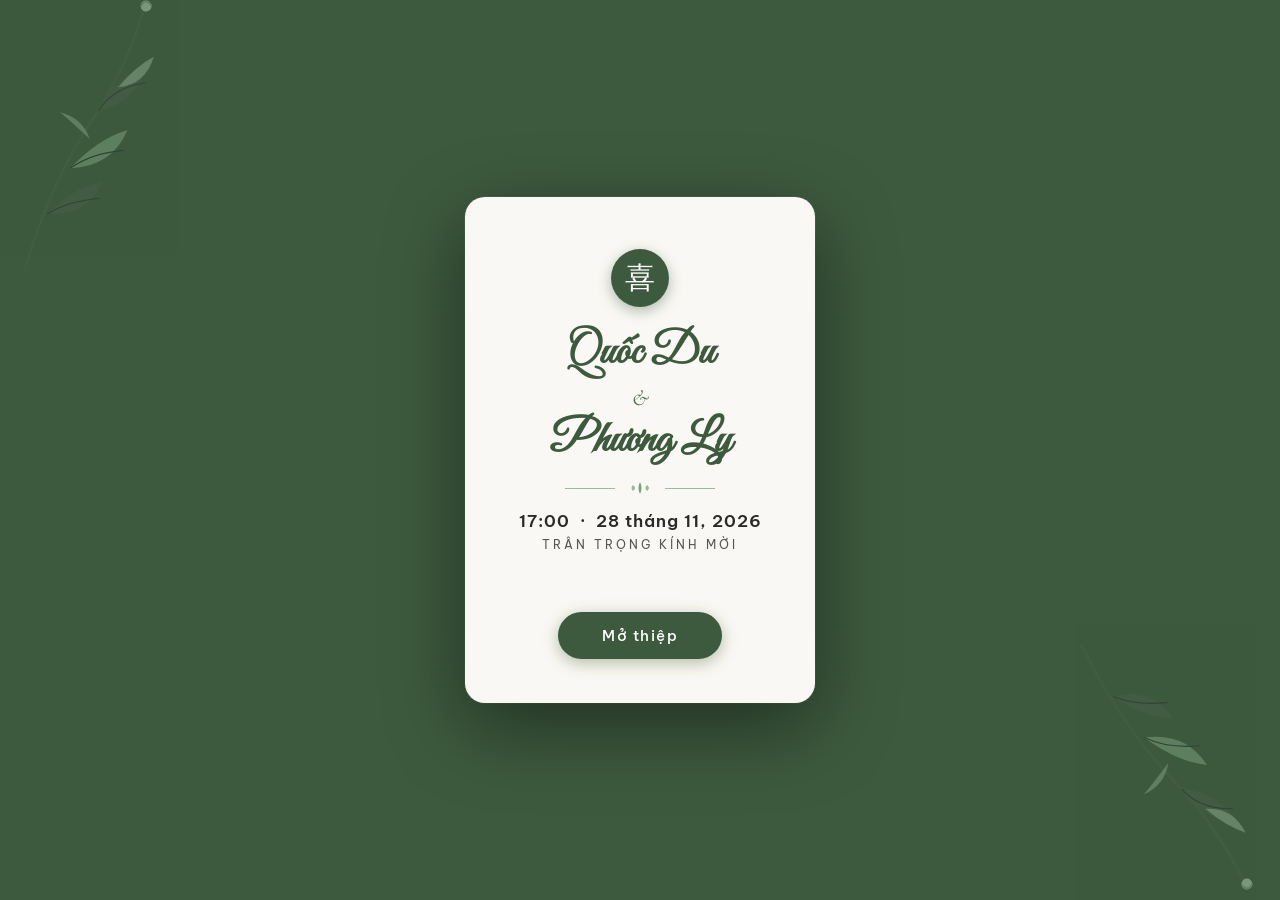
==== commit 54e0e51a: "fix: correct groom bank account number" ====
--- a/index.html
+++ b/index.html
@@ -444,7 +444,7 @@
           <img src="assets/qr-chu-re.png" alt="QR Chú Rể" class="qr-img"/>
         </div>
         <p class="gift-bank">VietinBank</p>
-        <p class="gift-account">189868968543</p>
+        <p class="gift-account">109868960543</p>
         <p class="gift-holder">Trần Quốc Du</p>
         <button class="btn-save-qr" onclick="saveQR('assets/qr-chu-re.png','qr-chu-re')">⬇ Lưu QR</button>
       </div>
--- a/style.css
+++ b/style.css
@@ -141,11 +141,11 @@
 }
 
 .cover-datetime {
-  font-family: var(--f-serif);
-  font-size: 1.15rem;
-  font-weight: 500;
-  color: var(--g-800);
-  letter-spacing: 1.5px;
+  font-family: var(--f-body);
+  font-size: 1.05rem;
+  font-weight: 600;
+  color: var(--text);
+  letter-spacing: 1px;
   margin-bottom: 6px;
 }
 
